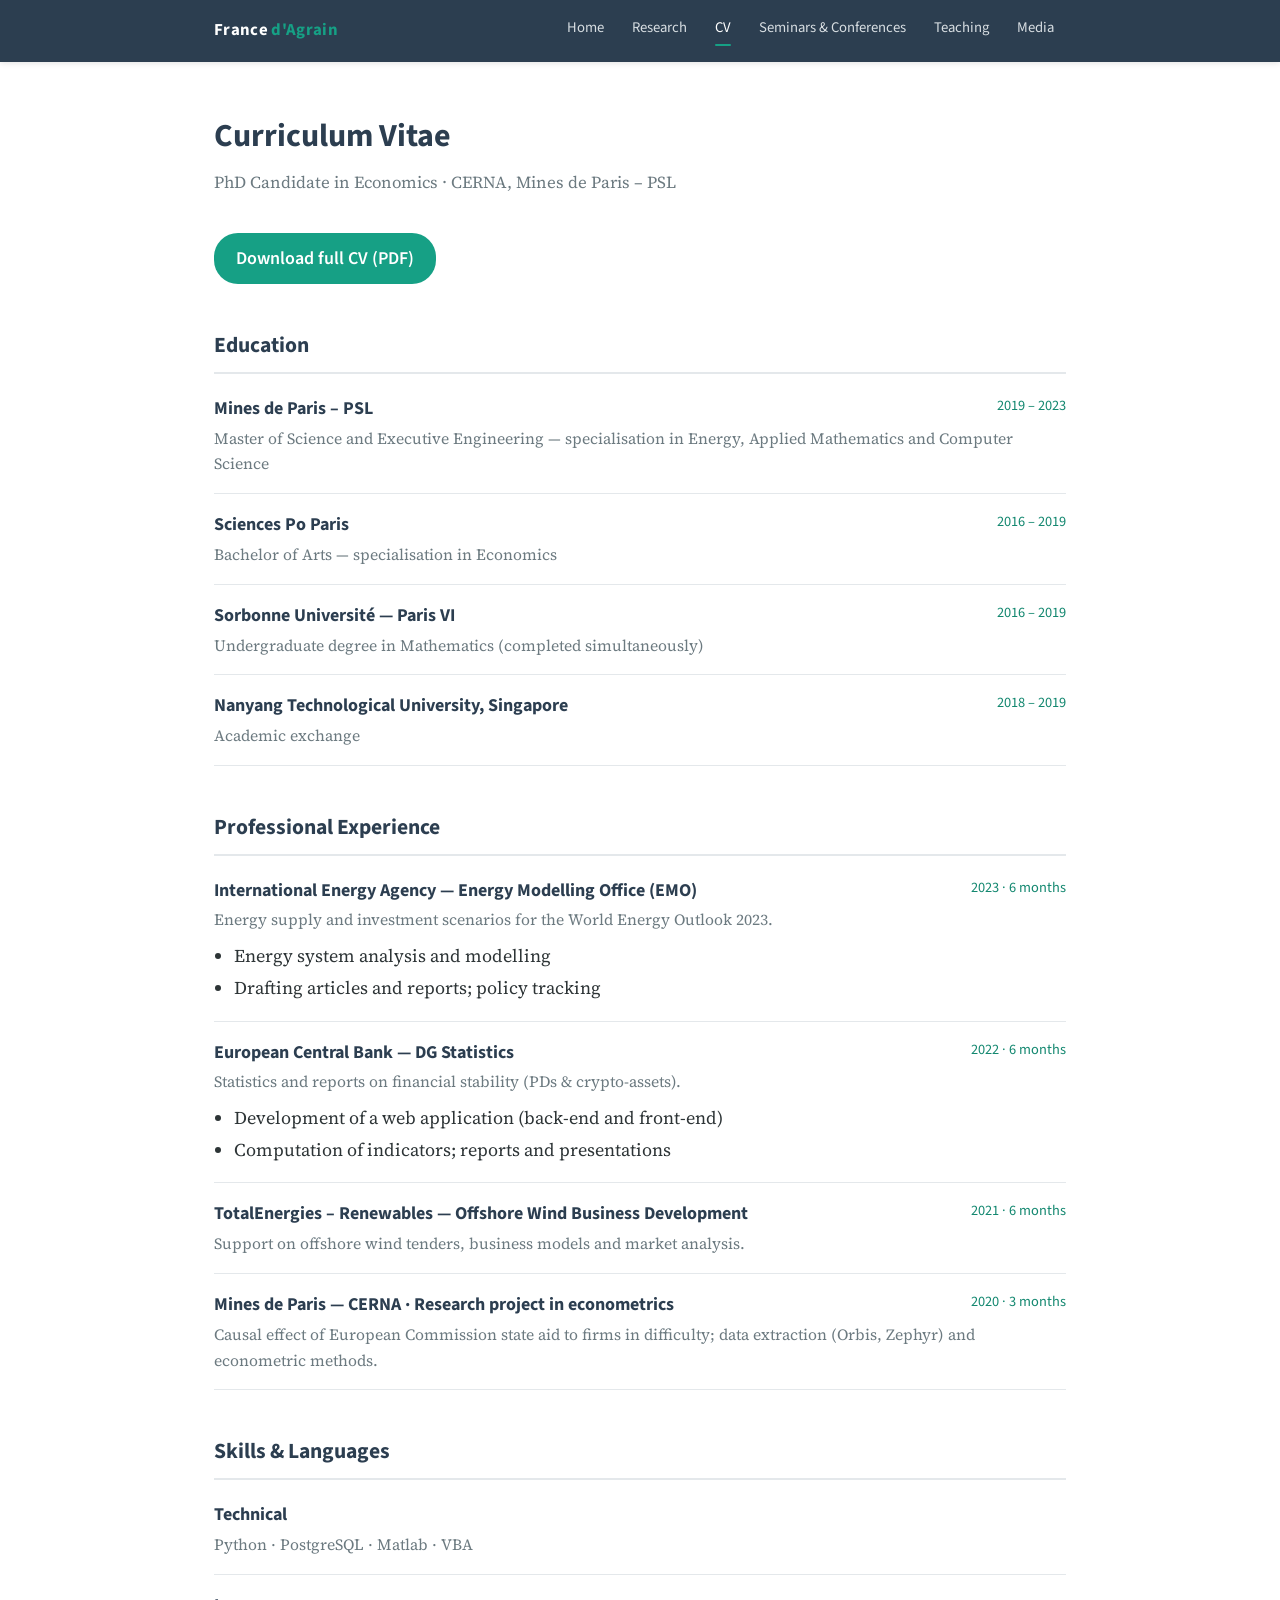
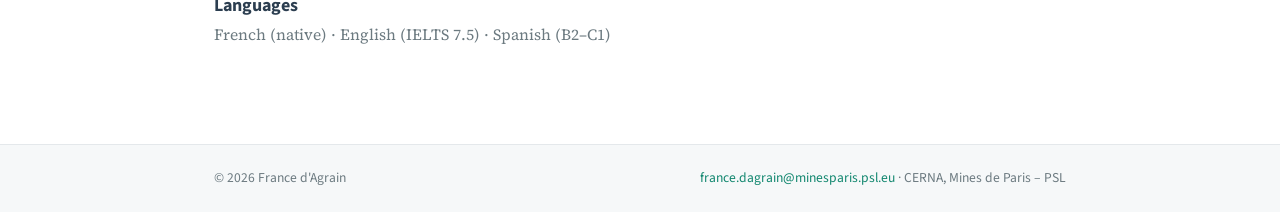
==== cv.html @ 95e301a9 "Initial website" ====
<!DOCTYPE html>
<html lang="en">
<head>
  <meta charset="UTF-8" />
  <meta name="viewport" content="width=device-width, initial-scale=1.0" />
  <title>CV — France d'Agrain</title>
  <meta name="description" content="Curriculum vitae of France d'Agrain, PhD candidate in Economics at CERNA, Mines de Paris – PSL." />
  <link rel="preconnect" href="https://fonts.googleapis.com" />
  <link rel="preconnect" href="https://fonts.gstatic.com" crossorigin />
  <link href="https://fonts.googleapis.com/css2?family=Source+Sans+3:wght@400;600;700&family=Source+Serif+4:opsz,wght@8..60,400;8..60,600&display=swap" rel="stylesheet" />
  <link rel="stylesheet" href="assets/style.css" />
</head>
<body>
  <header class="site-header">
    <nav class="nav">
      <a class="nav__brand" href="index.html">France <span>d'Agrain</span></a>
      <div class="nav__links">
        <a href="index.html">Home</a>
        <a href="research.html">Research</a>
        <a href="cv.html" class="active">CV</a>
        <a href="seminars.html">Seminars &amp; Conferences</a>
        <a href="teaching.html">Teaching</a>
        <a href="media.html">Media</a>
      </div>
    </nav>
  </header>

  <main>
    <h1 class="page-title">Curriculum Vitae</h1>
    <p class="page-subtitle">PhD Candidate in Economics · CERNA, Mines de Paris – PSL</p>

    <p><a class="btn" href="CV.pdf" target="_blank" rel="noopener">Download full CV (PDF)</a></p>

    <h2>Education</h2>
    <div class="entry">
      <div class="entry__head">
        <p class="entry__title">Mines de Paris – PSL</p>
        <span class="entry__date">2019 – 2023</span>
      </div>
      <p class="entry__place">Master of Science and Executive Engineering — specialisation in Energy, Applied Mathematics and Computer Science</p>
    </div>
    <div class="entry">
      <div class="entry__head">
        <p class="entry__title">Sciences Po Paris</p>
        <span class="entry__date">2016 – 2019</span>
      </div>
      <p class="entry__place">Bachelor of Arts — specialisation in Economics</p>
    </div>
    <div class="entry">
      <div class="entry__head">
        <p class="entry__title">Sorbonne Université — Paris VI</p>
        <span class="entry__date">2016 – 2019</span>
      </div>
      <p class="entry__place">Undergraduate degree in Mathematics (completed simultaneously)</p>
    </div>
    <div class="entry">
      <div class="entry__head">
        <p class="entry__title">Nanyang Technological University, Singapore</p>
        <span class="entry__date">2018 – 2019</span>
      </div>
      <p class="entry__place">Academic exchange</p>
    </div>

    <h2>Professional Experience</h2>
    <div class="entry">
      <div class="entry__head">
        <p class="entry__title">International Energy Agency — Energy Modelling Office (EMO)</p>
        <span class="entry__date">2023 · 6 months</span>
      </div>
      <p class="entry__place">Energy supply and investment scenarios for the World Energy Outlook 2023.</p>
      <ul>
        <li>Energy system analysis and modelling</li>
        <li>Drafting articles and reports; policy tracking</li>
      </ul>
    </div>
    <div class="entry">
      <div class="entry__head">
        <p class="entry__title">European Central Bank — DG Statistics</p>
        <span class="entry__date">2022 · 6 months</span>
      </div>
      <p class="entry__place">Statistics and reports on financial stability (PDs &amp; crypto-assets).</p>
      <ul>
        <li>Development of a web application (back-end and front-end)</li>
        <li>Computation of indicators; reports and presentations</li>
      </ul>
    </div>
    <div class="entry">
      <div class="entry__head">
        <p class="entry__title">TotalEnergies – Renewables — Offshore Wind Business Development</p>
        <span class="entry__date">2021 · 6 months</span>
      </div>
      <p class="entry__place">Support on offshore wind tenders, business models and market analysis.</p>
    </div>
    <div class="entry">
      <div class="entry__head">
        <p class="entry__title">Mines de Paris — CERNA · Research project in econometrics</p>
        <span class="entry__date">2020 · 3 months</span>
      </div>
      <p class="entry__place">Causal effect of European Commission state aid to firms in difficulty; data extraction (Orbis, Zephyr) and econometric methods.</p>
    </div>

    <h2>Skills &amp; Languages</h2>
    <div class="entry">
      <p class="entry__title">Technical</p>
      <p class="entry__place">Python · PostgreSQL · Matlab · VBA</p>
    </div>
    <div class="entry">
      <p class="entry__title">Languages</p>
      <p class="entry__place">French (native) · English (IELTS 7.5) · Spanish (B2–C1)</p>
    </div>
  </main>

  <footer class="site-footer">
    <div class="wrap">
      <span>© 2026 France d'Agrain</span>
      <span><a href="mailto:france.dagrain@minesparis.psl.eu">france.dagrain@minesparis.psl.eu</a> · CERNA, Mines de Paris – PSL</span>
    </div>
  </footer>
</body>
</html>
---- assets/style.css ----
/* ==========================================================================
   France d'Agrain — academic website
   Shared stylesheet
   ========================================================================== */

:root {
  --navy: #2c3e50;
  --navy-dark: #22303d;
  --accent: #16a085;
  --accent-dark: #12876f;
  --text: #2d3436;
  --muted: #6c7a80;
  --line: #e4e8eb;
  --bg: #ffffff;
  --bg-soft: #f6f8f9;
  --maxw: 900px;
  --radius: 8px;
}

* { box-sizing: border-box; }

html { scroll-behavior: smooth; }

body {
  margin: 0;
  font-family: "Source Serif 4", Georgia, "Times New Roman", serif;
  color: var(--text);
  background: var(--bg);
  line-height: 1.65;
  font-size: 18px;
  -webkit-font-smoothing: antialiased;
}

/* ---------- Header / navigation ---------- */
.site-header {
  background: var(--navy);
  color: #fff;
  position: sticky;
  top: 0;
  z-index: 50;
  box-shadow: 0 1px 6px rgba(0,0,0,0.12);
}

.nav {
  max-width: var(--maxw);
  margin: 0 auto;
  padding: 0 24px;
  display: flex;
  align-items: center;
  justify-content: space-between;
  min-height: 62px;
  flex-wrap: wrap;
}

.nav__brand {
  font-family: "Source Sans 3", "Segoe UI", Helvetica, Arial, sans-serif;
  font-weight: 700;
  letter-spacing: 0.02em;
  font-size: 1.05rem;
  color: #fff;
  text-decoration: none;
}
.nav__brand span { color: var(--accent); }

.nav__links {
  display: flex;
  gap: 4px;
  flex-wrap: wrap;
  font-family: "Source Sans 3", "Segoe UI", Helvetica, Arial, sans-serif;
  font-size: 0.92rem;
}

.nav__links a {
  color: #d8dee2;
  text-decoration: none;
  padding: 8px 12px;
  border-radius: 6px;
  transition: background 0.15s, color 0.15s;
  white-space: nowrap;
}
.nav__links a:hover { background: rgba(255,255,255,0.10); color: #fff; }
.nav__links a.active { color: #fff; }
.nav__links a.active::after {
  content: "";
  display: block;
  height: 2px;
  background: var(--accent);
  margin-top: 3px;
  border-radius: 2px;
}

/* ---------- Layout ---------- */
main {
  max-width: var(--maxw);
  margin: 0 auto;
  padding: 48px 24px 80px;
}

.page-title {
  font-family: "Source Sans 3", "Segoe UI", Helvetica, Arial, sans-serif;
  font-size: 2rem;
  font-weight: 700;
  color: var(--navy);
  margin: 0 0 6px;
}
.page-subtitle {
  color: var(--muted);
  margin: 0 0 36px;
  font-size: 1.05rem;
}

h2 {
  font-family: "Source Sans 3", "Segoe UI", Helvetica, Arial, sans-serif;
  font-size: 1.35rem;
  color: var(--navy);
  margin: 44px 0 4px;
  padding-bottom: 8px;
  border-bottom: 2px solid var(--line);
}
h3 {
  font-family: "Source Sans 3", "Segoe UI", Helvetica, Arial, sans-serif;
  font-size: 1.1rem;
  color: var(--navy);
  margin: 24px 0 6px;
}

a { color: var(--accent-dark); }
a:hover { color: var(--accent); }

/* ---------- Home / hero ---------- */
.hero {
  display: flex;
  gap: 40px;
  align-items: flex-start;
  flex-wrap: wrap;
}
.hero__photo {
  flex: 0 0 220px;
  max-width: 220px;
}
.hero__photo img {
  width: 100%;
  border-radius: var(--radius);
  display: block;
  box-shadow: 0 6px 20px rgba(0,0,0,0.12);
}
.hero__body { flex: 1 1 380px; }
.hero__name {
  font-family: "Source Sans 3", "Segoe UI", Helvetica, Arial, sans-serif;
  font-size: 2.4rem;
  font-weight: 700;
  color: var(--navy);
  margin: 0 0 4px;
  line-height: 1.15;
}
.hero__role {
  color: var(--accent-dark);
  font-size: 1.15rem;
  font-weight: 600;
  font-family: "Source Sans 3", "Segoe UI", Helvetica, Arial, sans-serif;
  margin: 0 0 18px;
}
.hero__body p { margin: 0 0 16px; }

/* ---------- Contact chips ---------- */
.contact {
  list-style: none;
  padding: 0;
  margin: 22px 0 0;
  display: flex;
  flex-wrap: wrap;
  gap: 10px;
  font-family: "Source Sans 3", "Segoe UI", Helvetica, Arial, sans-serif;
  font-size: 0.9rem;
}
.contact a, .contact span {
  display: inline-block;
  background: var(--bg-soft);
  border: 1px solid var(--line);
  padding: 7px 14px;
  border-radius: 20px;
  color: var(--navy);
  text-decoration: none;
}
.contact a:hover { border-color: var(--accent); color: var(--accent-dark); }

/* ---------- Publication / paper cards ---------- */
.paper {
  border: 1px solid var(--line);
  border-left: 4px solid var(--accent);
  border-radius: var(--radius);
  padding: 22px 24px;
  margin: 22px 0;
  background: var(--bg);
}
.paper__title {
  font-family: "Source Sans 3", "Segoe UI", Helvetica, Arial, sans-serif;
  font-size: 1.18rem;
  font-weight: 700;
  color: var(--navy);
  margin: 0 0 6px;
  line-height: 1.35;
}
.paper__meta {
  color: var(--muted);
  font-size: 0.95rem;
  margin: 0 0 14px;
}
.paper__meta .authors { font-style: italic; }
.paper__links {
  margin: 0 0 14px;
  display: flex;
  flex-wrap: wrap;
  gap: 8px;
  font-family: "Source Sans 3", "Segoe UI", Helvetica, Arial, sans-serif;
  font-size: 0.85rem;
}
.paper__links a {
  display: inline-block;
  padding: 5px 12px;
  border: 1px solid var(--accent);
  border-radius: 20px;
  color: var(--accent-dark);
  text-decoration: none;
  transition: background 0.15s, color 0.15s;
}
.paper__links a:hover { background: var(--accent); color: #fff; }

.abstract-toggle {
  cursor: pointer;
  font-family: "Source Sans 3", "Segoe UI", Helvetica, Arial, sans-serif;
  font-size: 0.9rem;
  font-weight: 600;
  color: var(--accent-dark);
  list-style: none;
  user-select: none;
}
.abstract-toggle::-webkit-details-marker { display: none; }
.abstract-toggle::before { content: "▸ "; }
details[open] .abstract-toggle::before { content: "▾ "; }
.paper details .abstract {
  margin-top: 10px;
  font-size: 0.98rem;
  color: var(--text);
  text-align: justify;
}
.abstract .label {
  font-weight: 700;
  color: var(--navy);
  font-family: "Source Sans 3", "Segoe UI", Helvetica, Arial, sans-serif;
}

/* ---------- Generic content lists ---------- */
.entry {
  padding: 16px 0;
  border-bottom: 1px solid var(--line);
}
.entry:last-child { border-bottom: none; }
.entry__head {
  display: flex;
  justify-content: space-between;
  gap: 16px;
  flex-wrap: wrap;
}
.entry__title {
  font-family: "Source Sans 3", "Segoe UI", Helvetica, Arial, sans-serif;
  font-weight: 700;
  color: var(--navy);
  margin: 0;
}
.entry__date {
  color: var(--accent-dark);
  font-family: "Source Sans 3", "Segoe UI", Helvetica, Arial, sans-serif;
  font-size: 0.9rem;
  white-space: nowrap;
}
.entry__place { color: var(--muted); margin: 2px 0 0; font-size: 0.98rem; }
.entry ul { margin: 8px 0 0; padding-left: 20px; }
.entry ul li { margin: 2px 0; }

.note {
  background: var(--bg-soft);
  border: 1px dashed var(--line);
  border-radius: var(--radius);
  padding: 14px 18px;
  color: var(--muted);
  font-size: 0.92rem;
  font-family: "Source Sans 3", "Segoe UI", Helvetica, Arial, sans-serif;
}

.btn {
  display: inline-block;
  background: var(--accent);
  color: #fff;
  text-decoration: none;
  font-family: "Source Sans 3", "Segoe UI", Helvetica, Arial, sans-serif;
  font-weight: 600;
  padding: 11px 22px;
  border-radius: 24px;
  transition: background 0.15s;
}
.btn:hover { background: var(--accent-dark); color: #fff; }

/* ---------- Footer ---------- */
.site-footer {
  border-top: 1px solid var(--line);
  background: var(--bg-soft);
  color: var(--muted);
  font-family: "Source Sans 3", "Segoe UI", Helvetica, Arial, sans-serif;
  font-size: 0.85rem;
}
.site-footer .wrap {
  max-width: var(--maxw);
  margin: 0 auto;
  padding: 22px 24px;
  display: flex;
  justify-content: space-between;
  flex-wrap: wrap;
  gap: 8px;
}
.site-footer a { color: var(--accent-dark); text-decoration: none; }

/* ---------- Responsive ---------- */
@media (max-width: 640px) {
  body { font-size: 16px; }
  .nav { justify-content: center; }
  .nav__brand { width: 100%; text-align: center; margin-bottom: 4px; }
  .nav__links { justify-content: center; }
  .hero { justify-content: center; text-align: center; }
  .hero__photo { flex-basis: 180px; }
  .contact { justify-content: center; }
  .entry__head { flex-direction: column; }
}
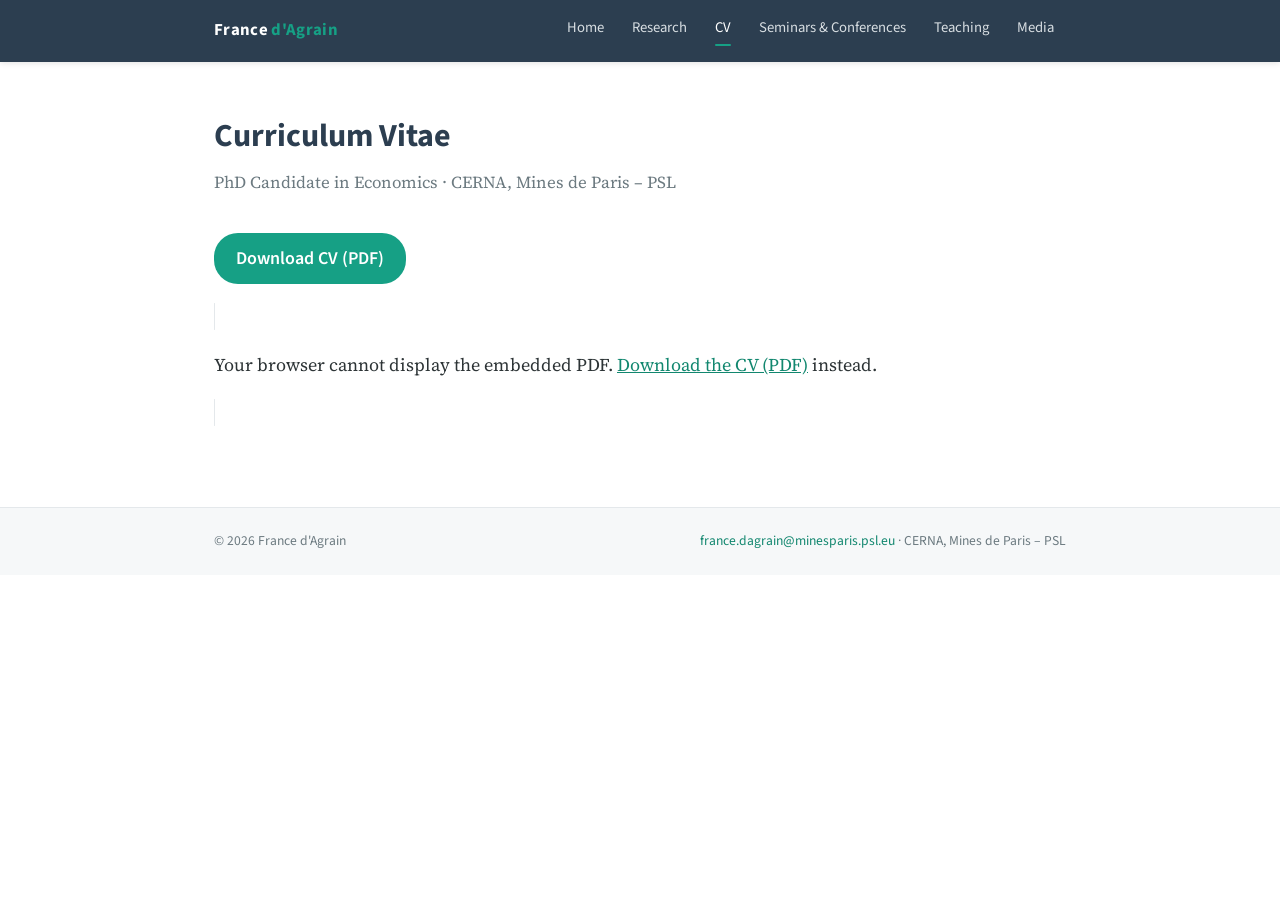
==== commit d7054ad7: "Update content: research authors, CV as embedded PDF, page cleanup Co-Authored-By: Claude Opus 4.8 <" ====
--- a/cv.html
+++ b/cv.html
@@ -29,85 +29,12 @@
     <h1 class="page-title">Curriculum Vitae</h1>
     <p class="page-subtitle">PhD Candidate in Economics · CERNA, Mines de Paris – PSL</p>
 
-    <p><a class="btn" href="CV.pdf" target="_blank" rel="noopener">Download full CV (PDF)</a></p>
+    <p><a class="btn" href="CV.pdf" target="_blank" rel="noopener">Download CV (PDF)</a></p>
 
-    <h2>Education</h2>
-    <div class="entry">
-      <div class="entry__head">
-        <p class="entry__title">Mines de Paris – PSL</p>
-        <span class="entry__date">2019 – 2023</span>
-      </div>
-      <p class="entry__place">Master of Science and Executive Engineering — specialisation in Energy, Applied Mathematics and Computer Science</p>
-    </div>
-    <div class="entry">
-      <div class="entry__head">
-        <p class="entry__title">Sciences Po Paris</p>
-        <span class="entry__date">2016 – 2019</span>
-      </div>
-      <p class="entry__place">Bachelor of Arts — specialisation in Economics</p>
-    </div>
-    <div class="entry">
-      <div class="entry__head">
-        <p class="entry__title">Sorbonne Université — Paris VI</p>
-        <span class="entry__date">2016 – 2019</span>
-      </div>
-      <p class="entry__place">Undergraduate degree in Mathematics (completed simultaneously)</p>
-    </div>
-    <div class="entry">
-      <div class="entry__head">
-        <p class="entry__title">Nanyang Technological University, Singapore</p>
-        <span class="entry__date">2018 – 2019</span>
-      </div>
-      <p class="entry__place">Academic exchange</p>
-    </div>
-
-    <h2>Professional Experience</h2>
-    <div class="entry">
-      <div class="entry__head">
-        <p class="entry__title">International Energy Agency — Energy Modelling Office (EMO)</p>
-        <span class="entry__date">2023 · 6 months</span>
-      </div>
-      <p class="entry__place">Energy supply and investment scenarios for the World Energy Outlook 2023.</p>
-      <ul>
-        <li>Energy system analysis and modelling</li>
-        <li>Drafting articles and reports; policy tracking</li>
-      </ul>
-    </div>
-    <div class="entry">
-      <div class="entry__head">
-        <p class="entry__title">European Central Bank — DG Statistics</p>
-        <span class="entry__date">2022 · 6 months</span>
-      </div>
-      <p class="entry__place">Statistics and reports on financial stability (PDs &amp; crypto-assets).</p>
-      <ul>
-        <li>Development of a web application (back-end and front-end)</li>
-        <li>Computation of indicators; reports and presentations</li>
-      </ul>
-    </div>
-    <div class="entry">
-      <div class="entry__head">
-        <p class="entry__title">TotalEnergies – Renewables — Offshore Wind Business Development</p>
-        <span class="entry__date">2021 · 6 months</span>
-      </div>
-      <p class="entry__place">Support on offshore wind tenders, business models and market analysis.</p>
-    </div>
-    <div class="entry">
-      <div class="entry__head">
-        <p class="entry__title">Mines de Paris — CERNA · Research project in econometrics</p>
-        <span class="entry__date">2020 · 3 months</span>
-      </div>
-      <p class="entry__place">Causal effect of European Commission state aid to firms in difficulty; data extraction (Orbis, Zephyr) and econometric methods.</p>
-    </div>
-
-    <h2>Skills &amp; Languages</h2>
-    <div class="entry">
-      <p class="entry__title">Technical</p>
-      <p class="entry__place">Python · PostgreSQL · Matlab · VBA</p>
-    </div>
-    <div class="entry">
-      <p class="entry__title">Languages</p>
-      <p class="entry__place">French (native) · English (IELTS 7.5) · Spanish (B2–C1)</p>
-    </div>
+    <object class="cv-embed" data="CV.pdf" type="application/pdf">
+      <p>Your browser cannot display the embedded PDF.
+        <a href="CV.pdf" target="_blank" rel="noopener">Download the CV (PDF)</a> instead.</p>
+    </object>
   </main>
 
   <footer class="site-footer">
--- a/assets/style.css
+++ b/assets/style.css
@@ -301,6 +301,16 @@
 }
 .btn:hover { background: var(--accent-dark); color: #fff; }
 
+/* ---------- Embedded CV PDF ---------- */
+.cv-embed {
+  width: 100%;
+  height: 85vh;
+  min-height: 600px;
+  margin-top: 24px;
+  border: 1px solid var(--line);
+  border-radius: var(--radius);
+}
+
 /* ---------- Footer ---------- */
 .site-footer {
   border-top: 1px solid var(--line);
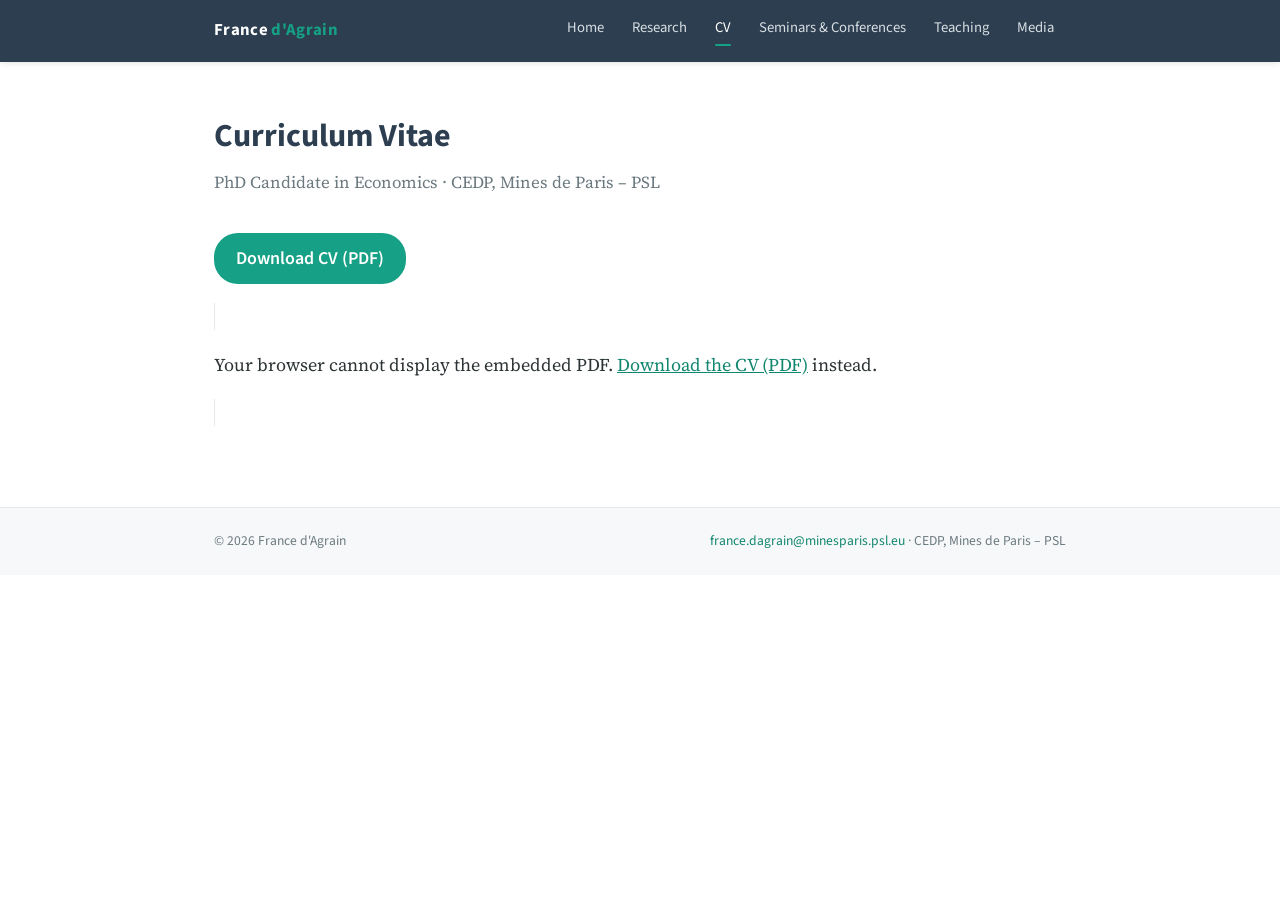
==== commit a28db73f: "Rename lab CERNA to CEDP; add supervisor Renaud Coulomb Co-Authored-By: Claude Opus 4.8 <noreply@ant" ====
--- a/cv.html
+++ b/cv.html
@@ -4,7 +4,7 @@
   <meta charset="UTF-8" />
   <meta name="viewport" content="width=device-width, initial-scale=1.0" />
   <title>CV — France d'Agrain</title>
-  <meta name="description" content="Curriculum vitae of France d'Agrain, PhD candidate in Economics at CERNA, Mines de Paris – PSL." />
+  <meta name="description" content="Curriculum vitae of France d'Agrain, PhD candidate in Economics at CEDP, Mines de Paris – PSL." />
   <link rel="preconnect" href="https://fonts.googleapis.com" />
   <link rel="preconnect" href="https://fonts.gstatic.com" crossorigin />
   <link href="https://fonts.googleapis.com/css2?family=Source+Sans+3:wght@400;600;700&family=Source+Serif+4:opsz,wght@8..60,400;8..60,600&display=swap" rel="stylesheet" />
@@ -27,7 +27,7 @@
 
   <main>
     <h1 class="page-title">Curriculum Vitae</h1>
-    <p class="page-subtitle">PhD Candidate in Economics · CERNA, Mines de Paris – PSL</p>
+    <p class="page-subtitle">PhD Candidate in Economics · CEDP, Mines de Paris – PSL</p>
 
     <p><a class="btn" href="CV.pdf" target="_blank" rel="noopener">Download CV (PDF)</a></p>
 
@@ -40,7 +40,7 @@
   <footer class="site-footer">
     <div class="wrap">
       <span>© 2026 France d'Agrain</span>
-      <span><a href="mailto:france.dagrain@minesparis.psl.eu">france.dagrain@minesparis.psl.eu</a> · CERNA, Mines de Paris – PSL</span>
+      <span><a href="mailto:france.dagrain@minesparis.psl.eu">france.dagrain@minesparis.psl.eu</a> · CEDP, Mines de Paris – PSL</span>
     </div>
   </footer>
 </body>
--- a/assets/style.css
+++ b/assets/style.css
@@ -275,6 +275,7 @@
   white-space: nowrap;
 }
 .entry__place { color: var(--muted); margin: 2px 0 0; font-size: 0.98rem; }
+.entry__talk { margin: 4px 0 0; font-size: 0.98rem; color: var(--text); }
 .entry ul { margin: 8px 0 0; padding-left: 20px; }
 .entry ul li { margin: 2px 0; }
 
